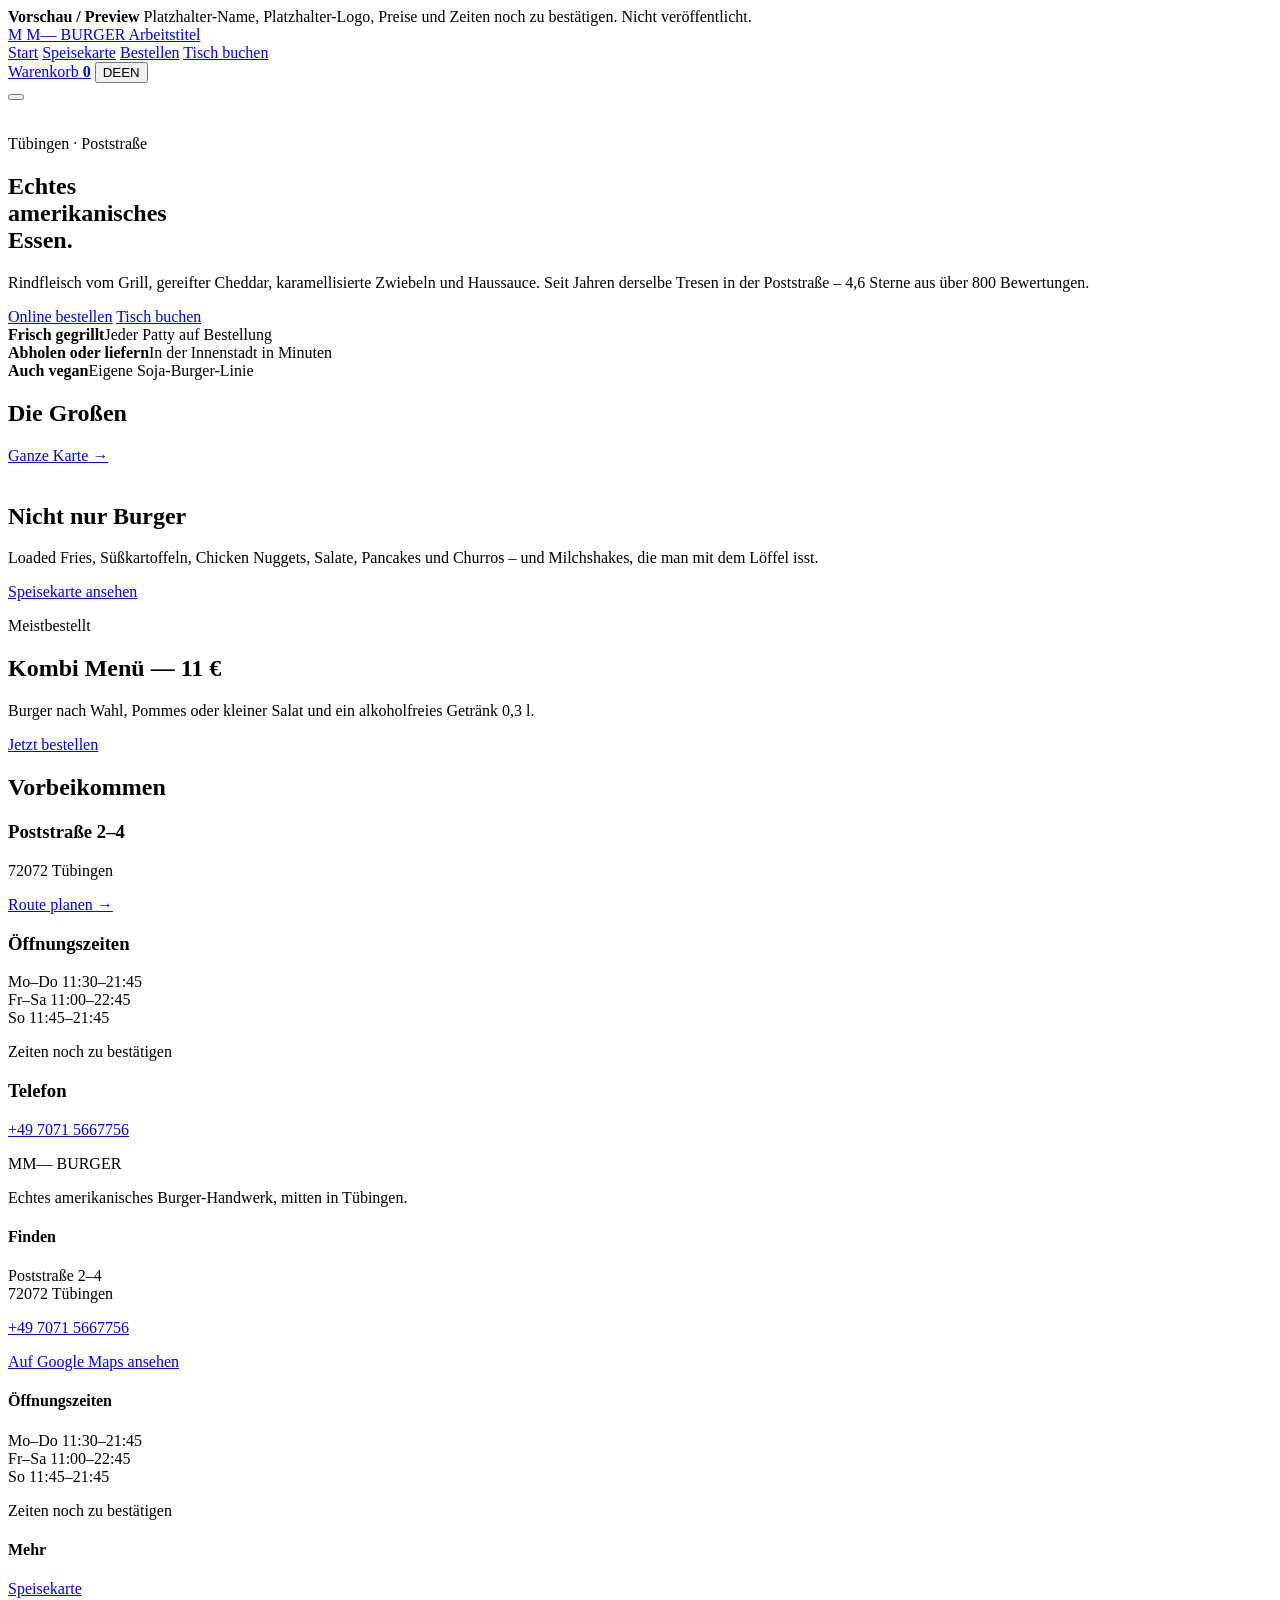
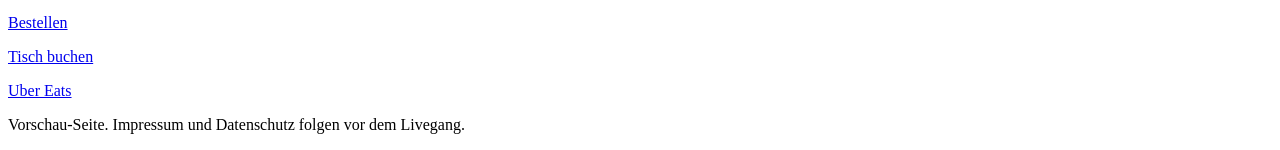
==== index.html @ 229f9060 "Create index.html" ====
<!doctype html>
<html lang="de">
<head>
<meta charset="utf-8">
<meta name="viewport" content="width=device-width, initial-scale=1">
<title>M— Burger — Tübingen</title>
<meta name="description" content="Burger preview site">
<meta name="robots" content="noindex">
<link rel="preconnect" href="https://fonts.googleapis.com">
<link rel="preconnect" href="https://fonts.gstatic.com" crossorigin>
<link href="https://fonts.googleapis.com/css2?family=Baloo+2:wght@600;700;800&family=Fredoka:wght@500;600;700&family=Inter:wght@400;500;600&display=swap" rel="stylesheet">
<link rel="stylesheet" href="styles.css?v=1">
</head>
<body>
<div class="preview-ribbon">
  <strong>Vorschau / Preview</strong> <span class="i18n" data-de="Platzhalter-Name, Platzhalter-Logo, Preise und Zeiten noch zu best&auml;tigen. Nicht ver&ouml;ffentlicht." data-en="Placeholder name, placeholder logo, prices and hours still to confirm. Not published.">Platzhalter-Name, Platzhalter-Logo, Preise und Zeiten noch zu best&auml;tigen. Nicht ver&ouml;ffentlicht.</span>
</div>
<header class="site-header">
  <a class="brand" href="index.html">
    <span class="brand-mark">M</span>
    <span class="brand-word">M&mdash; BURGER</span>
    <span class="brand-flag"><span class="i18n" data-de="Arbeitstitel" data-en="working title">Arbeitstitel</span></span>
  </a>
  <nav class="nav">
    <a href="index.html"><span class="i18n" data-de="Start" data-en="Home">Start</span></a>
    <a href="speisekarte.html"><span class="i18n" data-de="Speisekarte" data-en="Menu">Speisekarte</span></a>
    <a href="bestellen.html"><span class="i18n" data-de="Bestellen" data-en="Order">Bestellen</span></a>
    <a href="reservieren.html"><span class="i18n" data-de="Tisch buchen" data-en="Book a table">Tisch buchen</span></a>
  </nav>
  <div class="header-right">
    <a class="cart-link" href="bestellen.html"><span><span class="i18n" data-de="Warenkorb" data-en="Cart">Warenkorb</span></span> <b id="cart-count">0</b></a>
    <button class="lang-toggle" id="lang-toggle" type="button"><span class="on">DE</span><span>EN</span></button>
  </div>
  <button class="burger-btn" id="burger-btn" aria-label="Menu"><span></span><span></span><span></span></button>
</header>

<section class="hero">
  <div class="hero-img"><img src="https://snayana-hub.github.io/burger-preview/burger-hero.jpg" alt=""></div>
  <div class="hero-copy">
    <p class="eyebrow"><span class="i18n" data-de="T&uuml;bingen &middot; Poststra&szlig;e" data-en="T&uuml;bingen &middot; Poststra&szlig;e">T&uuml;bingen &middot; Poststra&szlig;e</span></p>
    <h1><span class="i18n" data-de="Echtes<br>amerikanisches<br>Essen." data-en="Real<br>American<br>food.">Echtes<br>amerikanisches<br>Essen.</span></h1>
    <p class="lede"><span class="i18n" data-de="Rindfleisch vom Grill, gereifter Cheddar, karamellisierte Zwiebeln und Haussauce. Seit Jahren derselbe Tresen in der Poststra&szlig;e &ndash; 4,6 Sterne aus &uuml;ber 800 Bewertungen." data-en="Grilled beef, aged cheddar, caramelised onions and house sauce. Same counter on Poststra&szlig;e for years &ndash; 4.6 stars from over 800 ratings.">Rindfleisch vom Grill, gereifter Cheddar, karamellisierte Zwiebeln und Haussauce. Seit Jahren derselbe Tresen in der Poststra&szlig;e &ndash; 4,6 Sterne aus &uuml;ber 800 Bewertungen.</span></p>
    <div class="cta-row">
      <a class="btn btn-primary" href="bestellen.html"><span class="i18n" data-de="Online bestellen" data-en="Order online">Online bestellen</span></a>
      <a class="btn btn-ghost" href="reservieren.html"><span class="i18n" data-de="Tisch buchen" data-en="Book a table">Tisch buchen</span></a>
    </div>
  </div>
</section>

<section class="strip">
  <div class="strip-item"><b><span class="i18n" data-de="Frisch gegrillt" data-en="Grilled to order">Frisch gegrillt</span></b><span><span class="i18n" data-de="Jeder Patty auf Bestellung" data-en="Every patty made when you order">Jeder Patty auf Bestellung</span></span></div>
  <div class="strip-item"><b><span class="i18n" data-de="Abholen oder liefern" data-en="Pick up or delivery">Abholen oder liefern</span></b><span><span class="i18n" data-de="In der Innenstadt in Minuten" data-en="Minutes across the Innenstadt">In der Innenstadt in Minuten</span></span></div>
  <div class="strip-item"><b><span class="i18n" data-de="Auch vegan" data-en="Vegan too">Auch vegan</span></b><span><span class="i18n" data-de="Eigene Soja-Burger-Linie" data-en="Our own soy patty line">Eigene Soja-Burger-Linie</span></span></div>
</section>

<section class="section">
  <div class="section-head">
    <h2><span class="i18n" data-de="Die Gro&szlig;en" data-en="The big ones">Die Gro&szlig;en</span></h2>
    <a class="link-more" href="speisekarte.html"><span class="i18n" data-de="Ganze Karte" data-en="Full menu">Ganze Karte</span> &rarr;</a>
  </div>
  <div class="cards" id="featured"></div>
</section>

<section class="section split">
  <div class="split-img"><img src="https://snayana-hub.github.io/burger-preview/loaded-fries.jpg" alt=""></div>
  <div class="split-copy">
    <h2><span class="i18n" data-de="Nicht nur Burger" data-en="More than burgers">Nicht nur Burger</span></h2>
    <p><span class="i18n" data-de="Loaded Fries, S&uuml;&szlig;kartoffeln, Chicken Nuggets, Salate, Pancakes und Churros &ndash; und Milchshakes, die man mit dem L&ouml;ffel isst." data-en="Loaded fries, sweet potato fries, chicken nuggets, salads, pancakes and churros &ndash; plus milkshakes you eat with a spoon.">Loaded Fries, S&uuml;&szlig;kartoffeln, Chicken Nuggets, Salate, Pancakes und Churros &ndash; und Milchshakes, die man mit dem L&ouml;ffel isst.</span></p>
    <a class="btn btn-ghost" href="speisekarte.html"><span class="i18n" data-de="Speisekarte ansehen" data-en="See the menu">Speisekarte ansehen</span></a>
  </div>
</section>

<section class="section combo">
  <div class="combo-inner">
    <p class="eyebrow"><span class="i18n" data-de="Meistbestellt" data-en="Most ordered">Meistbestellt</span></p>
    <h2><span class="i18n" data-de="Kombi Men&uuml; &mdash; 11 &euro;" data-en="Combo menu &mdash; &euro;11">Kombi Men&uuml; &mdash; 11 &euro;</span></h2>
    <p><span class="i18n" data-de="Burger nach Wahl, Pommes oder kleiner Salat und ein alkoholfreies Getr&auml;nk 0,3 l." data-en="Burger of your choice, fries or a small salad, and a soft drink 0.3 l.">Burger nach Wahl, Pommes oder kleiner Salat und ein alkoholfreies Getr&auml;nk 0,3 l.</span></p>
    <a class="btn btn-primary" href="bestellen.html"><span class="i18n" data-de="Jetzt bestellen" data-en="Order now">Jetzt bestellen</span></a>
  </div>
</section>

<section class="section">
  <div class="section-head"><h2><span class="i18n" data-de="Vorbeikommen" data-en="Come by">Vorbeikommen</span></h2></div>
  <div class="visit">
    <div>
      <h3>Poststra&szlig;e 2&ndash;4</h3>
      <p>72072 T&uuml;bingen</p>
      <p><a class="link-more" href="https://maps.app.goo.gl/429EHbxmLvwS3gST7" target="_blank" rel="noopener"><span class="i18n" data-de="Route planen" data-en="Get directions">Route planen</span> &rarr;</a></p>
    </div>
    <div>
      <h3><span class="i18n" data-de="&Ouml;ffnungszeiten" data-en="Opening hours">&Ouml;ffnungszeiten</span></h3>
      <p><span class="i18n" data-de="Mo&ndash;Do 11:30&ndash;21:45" data-en="Mon&ndash;Thu 11:30&ndash;21:45">Mo&ndash;Do 11:30&ndash;21:45</span><br><span class="i18n" data-de="Fr&ndash;Sa 11:00&ndash;22:45" data-en="Fri&ndash;Sat 11:00&ndash;22:45">Fr&ndash;Sa 11:00&ndash;22:45</span><br><span class="i18n" data-de="So 11:45&ndash;21:45" data-en="Sun 11:45&ndash;21:45">So 11:45&ndash;21:45</span></p>
      <p class="tbc"><span class="i18n" data-de="Zeiten noch zu best&auml;tigen" data-en="hours to be confirmed">Zeiten noch zu best&auml;tigen</span></p>
    </div>
    <div>
      <h3><span class="i18n" data-de="Telefon" data-en="Phone">Telefon</span></h3>
      <p><a href="tel:+4970715667756">+49 7071 5667756</a></p>
    </div>
  </div>
</section>

<footer class="site-footer">
  <div class="foot-grid">
    <div>
      <div class="brand foot-brand"><span class="brand-mark">M</span><span class="brand-word">M&mdash; BURGER</span></div>
      <p class="muted"><span class="i18n" data-de="Echtes amerikanisches Burger-Handwerk, mitten in T&uuml;bingen." data-en="Real American burgers, in the middle of T&uuml;bingen.">Echtes amerikanisches Burger-Handwerk, mitten in T&uuml;bingen.</span></p>
    </div>
    <div>
      <h4><span class="i18n" data-de="Finden" data-en="Find us">Finden</span></h4>
      <p>Poststra&szlig;e 2&ndash;4<br>72072 T&uuml;bingen</p>
      <p><a href="tel:+4970715667756">+49 7071 5667756</a></p>
      <p><a href="https://maps.app.goo.gl/429EHbxmLvwS3gST7" target="_blank" rel="noopener"><span class="i18n" data-de="Auf Google Maps ansehen" data-en="View on Google Maps">Auf Google Maps ansehen</span></a></p>
    </div>
    <div>
      <h4><span class="i18n" data-de="&Ouml;ffnungszeiten" data-en="Opening hours">&Ouml;ffnungszeiten</span></h4>
      <p class="hours-list">
        <span class="i18n" data-de="Mo&ndash;Do 11:30&ndash;21:45" data-en="Mon&ndash;Thu 11:30&ndash;21:45">Mo&ndash;Do 11:30&ndash;21:45</span><br><span class="i18n" data-de="Fr&ndash;Sa 11:00&ndash;22:45" data-en="Fri&ndash;Sat 11:00&ndash;22:45">Fr&ndash;Sa 11:00&ndash;22:45</span><br><span class="i18n" data-de="So 11:45&ndash;21:45" data-en="Sun 11:45&ndash;21:45">So 11:45&ndash;21:45</span>
      </p>
      <p class="tbc"><span class="i18n" data-de="Zeiten noch zu best&auml;tigen" data-en="hours to be confirmed">Zeiten noch zu best&auml;tigen</span></p>
    </div>
    <div>
      <h4><span class="i18n" data-de="Mehr" data-en="More">Mehr</span></h4>
      <p><a href="speisekarte.html"><span class="i18n" data-de="Speisekarte" data-en="Menu">Speisekarte</span></a></p>
      <p><a href="bestellen.html"><span class="i18n" data-de="Bestellen" data-en="Order">Bestellen</span></a></p>
      <p><a href="reservieren.html"><span class="i18n" data-de="Tisch buchen" data-en="Book a table">Tisch buchen</span></a></p>
      <p><a href="https://www.ubereats.com/de-en/store/m%26b-burger/qNDt5AvSWz-Jo8SoWG2_nw" target="_blank" rel="noopener">Uber Eats</a></p>
    </div>
  </div>
  <div class="foot-rule"></div>
  <p class="foot-legal"><span class="i18n" data-de="Vorschau-Seite. Impressum und Datenschutz folgen vor dem Livegang." data-en="Preview site. Imprint and privacy policy to follow before go-live.">Vorschau-Seite. Impressum und Datenschutz folgen vor dem Livegang.</span></p>
</footer>
<script src="menu.js?v=1"></script>
<script src="app.js?v=1"></script>
</body>
</html>
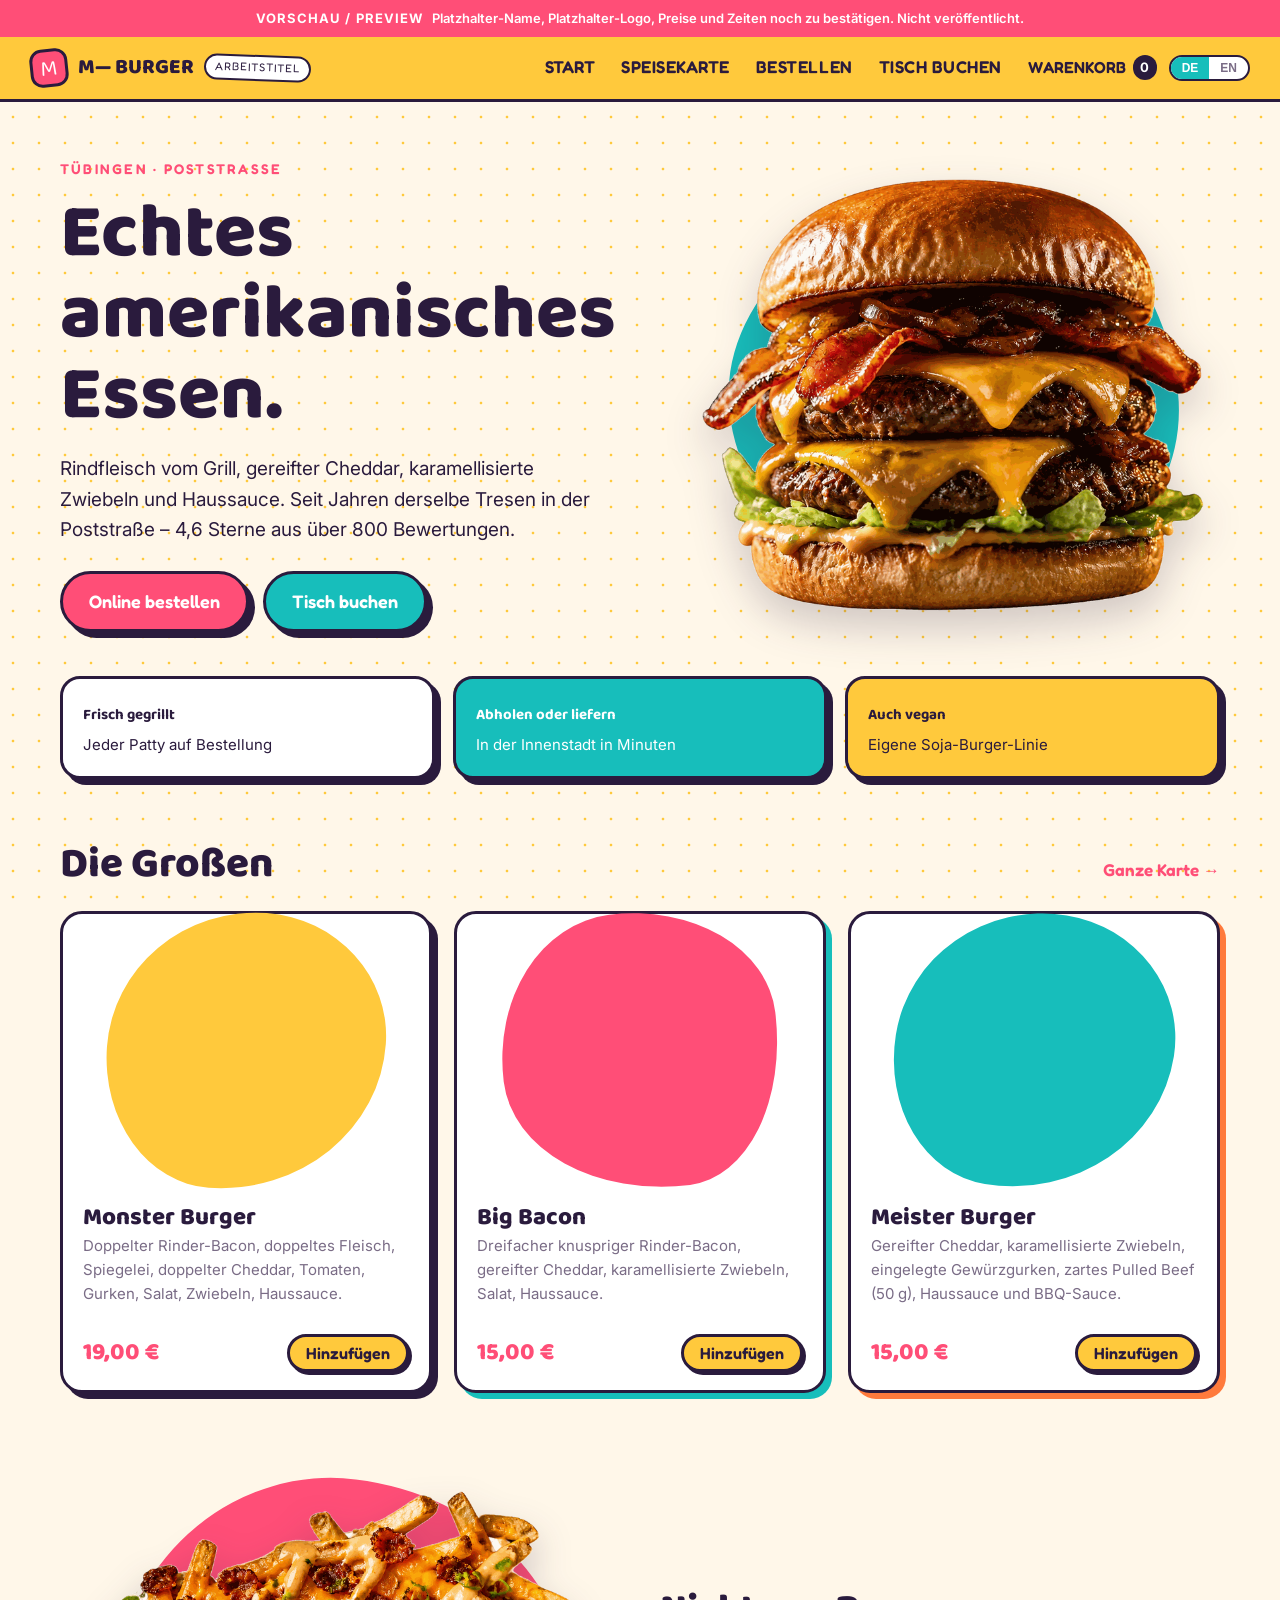
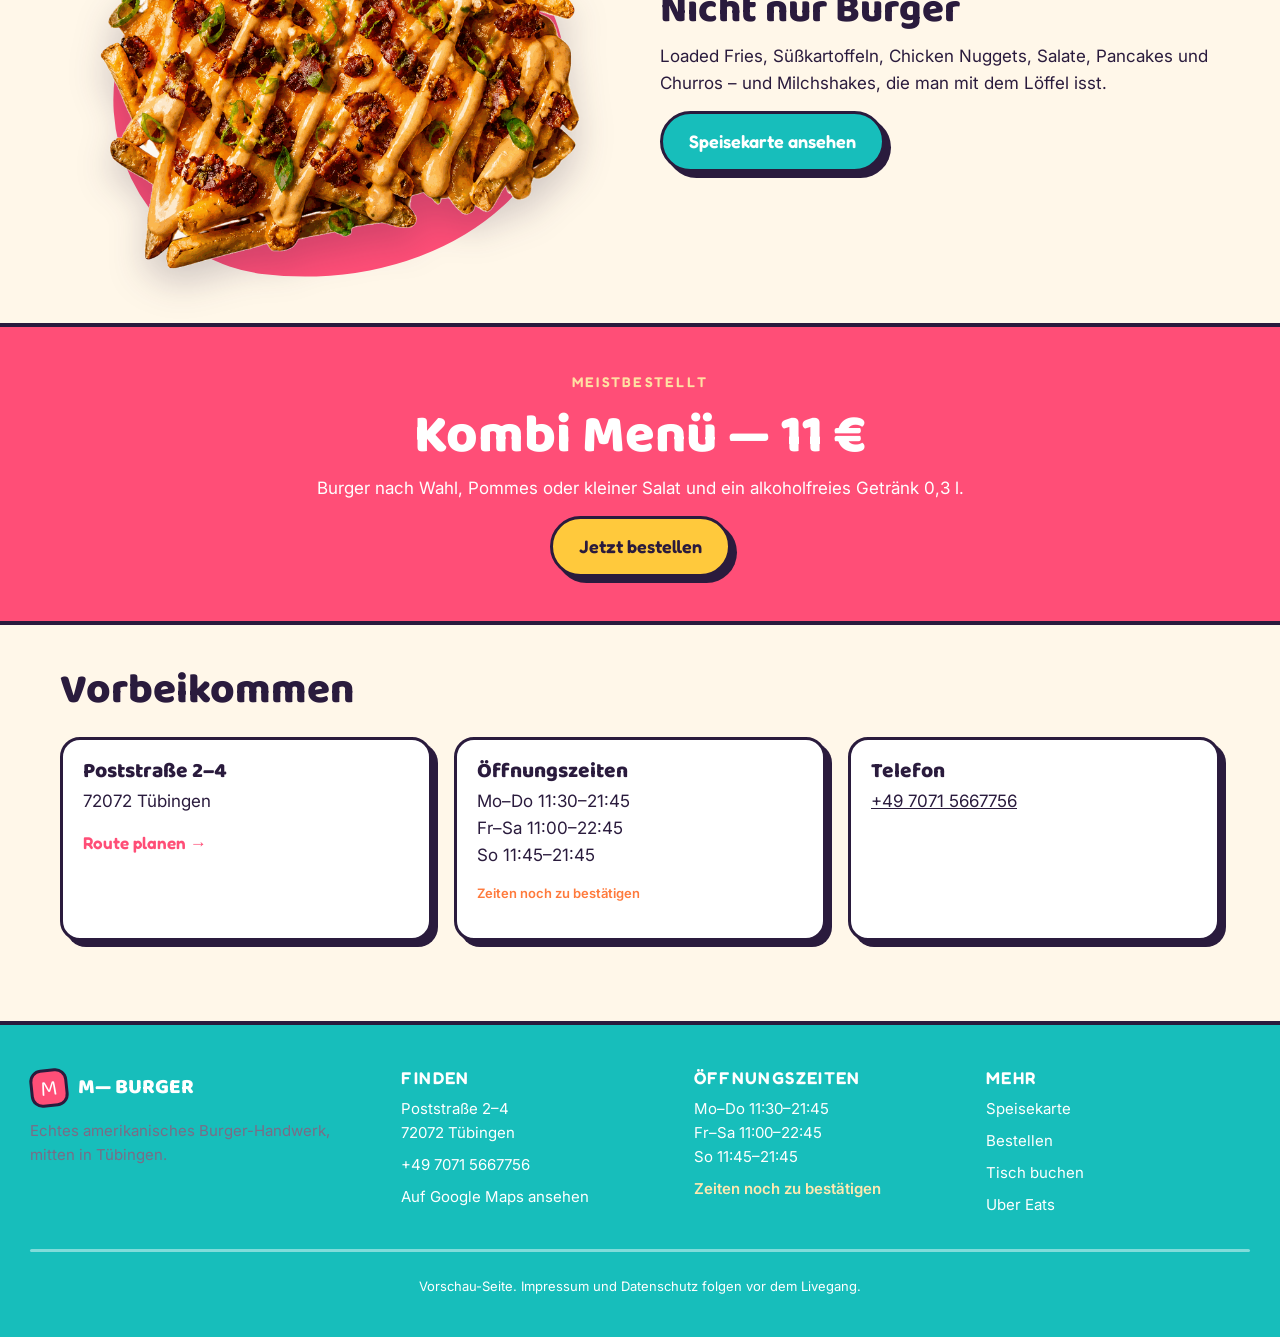
==== commit fb4bea6c: "Update index.html" ====
--- a/index.html
+++ b/index.html
@@ -9,7 +9,7 @@
 <link rel="preconnect" href="https://fonts.googleapis.com">
 <link rel="preconnect" href="https://fonts.gstatic.com" crossorigin>
 <link href="https://fonts.googleapis.com/css2?family=Baloo+2:wght@600;700;800&family=Fredoka:wght@500;600;700&family=Inter:wght@400;500;600&display=swap" rel="stylesheet">
-<link rel="stylesheet" href="styles.css?v=1">
+<link rel="stylesheet" href="styles.css?v=2">
 </head>
 <body>
 <div class="preview-ribbon">
@@ -35,7 +35,7 @@
 </header>
 
 <section class="hero">
-  <div class="hero-img"><img src="https://snayana-hub.github.io/burger-preview/burger-hero.jpg" alt=""></div>
+  <div class="hero-img"><img src="1-hero.png" alt=""></div>
   <div class="hero-copy">
     <p class="eyebrow"><span class="i18n" data-de="T&uuml;bingen &middot; Poststra&szlig;e" data-en="T&uuml;bingen &middot; Poststra&szlig;e">T&uuml;bingen &middot; Poststra&szlig;e</span></p>
     <h1><span class="i18n" data-de="Echtes<br>amerikanisches<br>Essen." data-en="Real<br>American<br>food.">Echtes<br>amerikanisches<br>Essen.</span></h1>
@@ -62,7 +62,7 @@
 </section>
 
 <section class="section split">
-  <div class="split-img"><img src="https://snayana-hub.github.io/burger-preview/loaded-fries.jpg" alt=""></div>
+  <div class="split-img"><img src="4-loaded-fries.png" alt=""></div>
   <div class="split-copy">
     <h2><span class="i18n" data-de="Nicht nur Burger" data-en="More than burgers">Nicht nur Burger</span></h2>
     <p><span class="i18n" data-de="Loaded Fries, S&uuml;&szlig;kartoffeln, Chicken Nuggets, Salate, Pancakes und Churros &ndash; und Milchshakes, die man mit dem L&ouml;ffel isst." data-en="Loaded fries, sweet potato fries, chicken nuggets, salads, pancakes and churros &ndash; plus milkshakes you eat with a spoon.">Loaded Fries, S&uuml;&szlig;kartoffeln, Chicken Nuggets, Salate, Pancakes und Churros &ndash; und Milchshakes, die man mit dem L&ouml;ffel isst.</span></p>
@@ -129,7 +129,7 @@
   <div class="foot-rule"></div>
   <p class="foot-legal"><span class="i18n" data-de="Vorschau-Seite. Impressum und Datenschutz folgen vor dem Livegang." data-en="Preview site. Imprint and privacy policy to follow before go-live.">Vorschau-Seite. Impressum und Datenschutz folgen vor dem Livegang.</span></p>
 </footer>
-<script src="menu.js?v=1"></script>
-<script src="app.js?v=1"></script>
+<script src="menu.js?v=2"></script>
+<script src="app.js?v=2"></script>
 </body>
 </html>
--- a/styles.css
+++ b/styles.css
@@ -0,0 +1,184 @@
+:root{
+  --cream:#FFF7E9; --ink:#2A1B3D; --pink:#FF4E77; --yellow:#FFC93C;
+  --teal:#17BEBB; --orange:#FF7A3C; --muted:#7A6C86; --line:#2A1B3D;
+  --shadow:6px 6px 0 var(--ink);
+}
+*{box-sizing:border-box}
+html,body{margin:0;padding:0;overflow-x:hidden}
+body{background:var(--cream);color:var(--ink);font-family:Inter,system-ui,sans-serif;font-size:17px;line-height:1.6;
+  background-image:radial-gradient(var(--yellow) 1.5px, transparent 1.6px);background-size:26px 26px;background-attachment:fixed}
+img{max-width:100%;display:block}
+a{color:inherit}
+h1,h2,h3,h4{font-family:"Baloo 2","Fredoka",system-ui,sans-serif;font-weight:800;line-height:1.05;margin:0}
+p{margin:0 0 14px}
+.muted{color:var(--muted)}
+.hidden{display:none}
+
+.preview-ribbon{background:var(--pink);color:#fff;font-size:13px;text-align:center;padding:8px 16px;font-weight:600}
+.preview-ribbon strong{text-transform:uppercase;letter-spacing:.08em;margin-right:6px}
+
+.site-header{position:sticky;top:0;z-index:40;display:flex;align-items:center;gap:24px;padding:12px 30px;
+  background:var(--yellow);border-bottom:3px solid var(--ink)}
+.brand{display:flex;align-items:center;gap:10px;text-decoration:none}
+.brand-mark{display:grid;place-items:center;width:38px;height:38px;background:var(--pink);color:#fff;
+  font-family:"Baloo 2",sans-serif;font-size:22px;border:3px solid var(--ink);border-radius:12px;transform:rotate(-6deg)}
+.brand-word{font-family:"Baloo 2",sans-serif;font-weight:800;font-size:21px}
+.brand-flag{font-family:Fredoka,sans-serif;font-size:11px;text-transform:uppercase;letter-spacing:.1em;color:var(--ink);
+  background:#fff;border:2px solid var(--ink);border-radius:99px;padding:2px 9px;transform:rotate(2deg)}
+.nav{display:flex;gap:22px;margin-left:auto;font-family:Fredoka,sans-serif;font-weight:600;font-size:17px;text-transform:uppercase;letter-spacing:.03em}
+.nav a{text-decoration:none;padding:4px 2px;border-bottom:3px solid transparent}
+.nav a:hover{border-color:var(--pink)}
+.header-right{display:flex;align-items:center;gap:12px}
+.cart-link{display:flex;gap:7px;align-items:center;text-decoration:none;font-family:Fredoka,sans-serif;font-weight:600;text-transform:uppercase;font-size:16px}
+.cart-link b{background:var(--ink);color:#fff;border-radius:99px;min-width:24px;text-align:center;font-size:13px;padding:2px 7px;font-family:Inter,sans-serif}
+.lang-toggle{display:flex;border:2px solid var(--ink);border-radius:99px;overflow:hidden;background:#fff;cursor:pointer;padding:0}
+.lang-toggle span{padding:4px 11px;font-size:12px;font-weight:700;color:var(--muted)}
+.lang-toggle span.on{background:var(--teal);color:#fff}
+.burger-btn{display:none}
+
+.hero{display:grid;grid-template-columns:1.05fr .95fr;gap:36px;align-items:center;padding:56px 30px 44px;max-width:1220px;margin:0 auto}
+.hero-copy{order:-1}
+.hero-img{position:relative;display:grid;place-items:center;padding:10px 0}
+.hero-img::before{content:"";position:absolute;z-index:0;width:84%;aspect-ratio:1/.92;background:var(--teal);
+  border-radius:58% 42% 46% 54%/48% 55% 45% 52%;transform:rotate(-6deg)}
+.hero-img img{position:relative;z-index:1;width:94%;max-width:540px;border:0;border-radius:0;box-shadow:none;
+  filter:drop-shadow(0 18px 20px rgba(42,27,61,.22))}
+.eyebrow{font-family:Fredoka,sans-serif;font-weight:600;text-transform:uppercase;letter-spacing:.16em;font-size:14px;color:var(--pink);margin-bottom:14px}
+h1{font-size:clamp(42px,6vw,78px)}
+.lede{font-size:19px;max-width:46ch;margin-top:18px}
+.cta-row{display:flex;gap:14px;flex-wrap:wrap;margin-top:26px}
+.btn{display:inline-block;padding:13px 26px;border-radius:99px;text-decoration:none;font-family:Fredoka,sans-serif;font-weight:600;
+  font-size:18px;border:3px solid var(--ink);cursor:pointer;box-shadow:var(--shadow);transition:transform .12s,box-shadow .12s}
+.btn:hover{transform:translate(2px,2px);box-shadow:3px 3px 0 var(--ink)}
+.btn-primary{background:var(--pink);color:#fff}
+.btn-ghost{background:var(--teal);color:#fff}
+.btn.wide{width:100%;text-align:center;margin-top:8px}
+
+.strip{display:grid;grid-template-columns:repeat(3,1fr);gap:18px;max-width:1220px;margin:0 auto;padding:0 30px 20px}
+.strip-item{background:#fff;border:3px solid var(--ink);border-radius:20px;padding:18px 20px;box-shadow:var(--shadow)}
+.strip-item:nth-child(2){background:var(--teal);color:#fff}
+.strip-item:nth-child(3){background:var(--yellow)}
+.strip-item b{display:block;font-family:"Baloo 2",sans-serif;font-size:21px}
+.strip-item span{font-size:15px}
+
+.section{padding:44px 30px;max-width:1220px;margin:0 auto}
+.section-head{display:flex;align-items:baseline;justify-content:space-between;gap:20px;margin-bottom:24px}
+.section-head h2{font-size:clamp(28px,3.6vw,42px)}
+.link-more{color:var(--pink);text-decoration:none;font-family:Fredoka,sans-serif;font-weight:600;font-size:17px}
+
+.cards{display:grid;grid-template-columns:repeat(3,1fr);gap:22px}
+.card{background:#fff;border:3px solid var(--ink);border-radius:22px;overflow:visible;display:flex;flex-direction:column;box-shadow:var(--shadow)}
+.card:nth-child(2){box-shadow:6px 6px 0 var(--teal)}
+.card:nth-child(3){box-shadow:6px 6px 0 var(--orange)}
+.card-img{aspect-ratio:4/3;position:relative;display:grid;place-items:center;overflow:visible;border-bottom:0}
+.card-img::before{content:"";position:absolute;z-index:0;width:76%;aspect-ratio:1;background:var(--yellow);
+  border-radius:54% 46% 60% 40%/52% 44% 56% 48%;transform:rotate(4deg)}
+.card:nth-child(2) .card-img::before{background:var(--pink);transform:rotate(-7deg);border-radius:45% 55% 38% 62%/55% 42% 58% 45%}
+.card:nth-child(3) .card-img::before{background:var(--teal);transform:rotate(9deg)}
+.card-img img{position:relative;z-index:1;width:92%;max-height:124%;object-fit:contain;margin-top:-9%;
+  filter:drop-shadow(0 12px 14px rgba(42,27,61,.22));transition:transform .35s}
+.card:hover .card-img img{transform:scale(1.06) rotate(-2deg)}
+.card h3{font-size:24px;padding:16px 20px 4px}
+.card p{padding:0 20px;color:var(--muted);font-size:15px;flex:1}
+.card-foot{display:flex;align-items:center;justify-content:space-between;padding:14px 20px 18px}
+.price{font-family:"Baloo 2",sans-serif;font-weight:800;font-size:24px;color:var(--pink)}
+.add-btn{background:var(--yellow);border:3px solid var(--ink);color:var(--ink);border-radius:99px;padding:6px 16px;cursor:pointer;
+  font-family:Fredoka,sans-serif;font-weight:600;font-size:16px;box-shadow:3px 3px 0 var(--ink)}
+.add-btn:hover,.add-btn.pop{background:var(--pink);color:#fff}
+
+.split{display:grid;grid-template-columns:1fr 1fr;gap:40px;align-items:center}
+.split-img{position:relative;display:grid;place-items:center;padding:10px 0}
+.split-img::before{content:"";position:absolute;z-index:0;width:80%;aspect-ratio:1/.9;background:var(--pink);
+  border-radius:48% 52% 62% 38%/56% 46% 54% 44%;transform:rotate(7deg)}
+.split-img img{position:relative;z-index:1;width:92%;max-width:480px;border:0;border-radius:0;box-shadow:none;
+  filter:drop-shadow(0 16px 18px rgba(42,27,61,.22))}
+.split-copy h2{font-size:clamp(28px,3.4vw,40px);margin-bottom:12px}
+
+.combo{max-width:none;background:var(--pink);color:#fff;text-align:center;border-top:4px solid var(--ink);border-bottom:4px solid var(--ink)}
+.combo-inner{max-width:660px;margin:0 auto}
+.combo h2{font-size:clamp(32px,4.4vw,54px);margin-bottom:10px}
+.combo .eyebrow{color:#FFE0A3}
+.combo .btn-primary{background:var(--yellow);color:var(--ink)}
+
+.visit{display:grid;grid-template-columns:repeat(3,1fr);gap:22px}
+.visit>div{background:#fff;border:3px solid var(--ink);border-radius:20px;padding:20px;box-shadow:var(--shadow)}
+.visit h3{font-size:21px;margin-bottom:6px}
+.tbc{font-size:13px;color:var(--orange);font-weight:600}
+
+.page-head{padding:44px 30px 0;max-width:1220px;margin:0 auto}
+.menu-cat{margin-bottom:44px}
+.cat-desc{color:var(--muted);margin-top:-10px;margin-bottom:18px}
+.items{display:grid;grid-template-columns:repeat(2,1fr);gap:18px}
+.item{background:#fff;border:3px solid var(--ink);border-radius:20px;padding:18px 20px;position:relative;box-shadow:4px 4px 0 var(--ink)}
+.item:nth-child(3n+2){box-shadow:4px 4px 0 var(--teal)}
+.item:nth-child(3n+3){box-shadow:4px 4px 0 var(--yellow)}
+.item-top{display:flex;justify-content:space-between;gap:16px;align-items:baseline}
+.item h3{font-size:20px}
+.item p{color:var(--muted);font-size:15px;margin:6px 0 0;padding-right:74px}
+.item .add-btn{position:absolute;right:18px;bottom:16px}
+.rank{font-family:Inter,sans-serif;font-size:11px;color:#fff;background:var(--teal);border-radius:99px;padding:2px 8px;vertical-align:middle}
+.tbc-price{font-family:Inter,sans-serif;font-size:13px;color:var(--orange);font-weight:600}
+
+.order-grid,.res-grid{display:grid;grid-template-columns:1.5fr .9fr;gap:24px;align-items:start}
+.panel{background:#fff;border:3px solid var(--ink);border-radius:22px;padding:22px;margin-bottom:22px;box-shadow:var(--shadow)}
+.panel h3{font-size:22px;margin-bottom:12px}
+.side{position:sticky;top:100px;background:var(--yellow)}
+.mode-switch{display:flex;gap:10px;margin-bottom:18px}
+.mode-btn{flex:1;padding:12px;background:#fff;border:3px solid var(--ink);border-radius:99px;cursor:pointer;
+  font-family:Fredoka,sans-serif;font-weight:600;font-size:17px;color:var(--ink)}
+.mode-btn.on{background:var(--teal);color:#fff}
+label{display:block;font-family:Fredoka,sans-serif;font-weight:600;font-size:14px;color:var(--muted);margin-bottom:14px}
+input,select,textarea{width:100%;margin-top:6px;background:var(--cream);border:2px solid var(--ink);color:var(--ink);
+  border-radius:12px;padding:11px 12px;font-family:Inter,sans-serif;font-size:16px}
+input:focus,select:focus,textarea:focus{outline:none;border-color:var(--pink)}
+.field-row{display:grid;grid-template-columns:repeat(auto-fit,minmax(150px,1fr));gap:14px}
+.cart-line{display:grid;grid-template-columns:auto 1fr auto;gap:14px;align-items:center;padding:12px 0;border-bottom:2px dotted var(--ink)}
+.qty{display:flex;align-items:center;gap:8px}
+.qty button{width:30px;height:30px;border-radius:99px;background:var(--yellow);border:2px solid var(--ink);cursor:pointer;font-size:15px}
+.qty button:hover{background:var(--pink);color:#fff}
+.cart-total{display:flex;justify-content:space-between;align-items:baseline;padding:16px 0 6px;font-family:"Baloo 2",sans-serif;font-weight:800;font-size:22px}
+.cart-total b{color:var(--pink);font-size:28px}
+
+.modal{position:fixed;inset:0;background:rgba(42,27,61,.6);display:none;place-items:center;z-index:60;padding:24px}
+.modal.open{display:grid}
+.modal-box{background:#fff;border:4px solid var(--ink);border-radius:24px;padding:26px;max-width:430px;box-shadow:var(--shadow)}
+.modal-box h3{font-size:24px;margin-bottom:8px}
+
+.site-footer{background:var(--teal);color:#fff;border-top:4px solid var(--ink);padding:44px 30px 26px;margin-top:36px}
+.foot-grid{display:grid;grid-template-columns:1.3fr 1fr 1fr 1fr;gap:28px;max-width:1220px;margin:0 auto}
+.foot-grid h4{font-family:Fredoka,sans-serif;font-weight:600;font-size:17px;text-transform:uppercase;letter-spacing:.08em;margin-bottom:10px}
+.foot-grid p{font-size:15px;margin-bottom:8px}
+.foot-grid a{text-decoration:none}
+.foot-grid a:hover{color:var(--yellow)}
+.foot-brand{margin-bottom:12px}
+.foot-brand .brand-word{color:#fff}
+.foot-rule{height:3px;background:rgba(255,255,255,.45);border-radius:99px;margin:24px auto;max-width:1220px}
+.foot-legal{text-align:center;font-size:13px}
+.site-footer .tbc{color:#FFE9B0}
+
+@media(max-width:900px){
+  .site-header{padding:10px 16px;gap:10px;flex-wrap:wrap}
+  .burger-btn{display:grid;gap:4px;background:none;border:0;padding:6px;cursor:pointer;order:3}
+  .burger-btn span{display:block;width:22px;height:3px;background:var(--ink);border-radius:2px}
+  .nav{order:5;flex-basis:100%;display:none;flex-direction:column;gap:10px;padding:8px 0 4px}
+  .nav.open{display:flex}
+  .header-right{margin-left:auto}
+  .brand-flag{display:none}
+  h1{font-size:clamp(32px,8.6vw,44px);word-break:break-word}
+  .lede{font-size:17px;max-width:100%}
+  .hero{grid-template-columns:1fr;padding:34px 16px 26px;gap:24px}
+  .strip{grid-template-columns:1fr;padding:0 16px 16px}
+  .section,.page-head{padding-left:16px;padding-right:16px}
+  .section{padding-top:34px;padding-bottom:34px}
+  .cards,.items,.visit,.split,.order-grid,.res-grid,.foot-grid{grid-template-columns:1fr;gap:16px}
+  .cards{gap:26px}
+  .hero-img::before{width:78%}
+  .hero-img img,.split-img img{width:86%}
+  .card-img{aspect-ratio:5/3}
+  .card-img::before{width:62%}
+  .card-img img{width:78%;margin-top:-6%}
+  .side{position:static}
+  .item p{padding-right:0}
+  .item .add-btn{position:static;margin-top:12px}
+  .site-footer{padding:30px 16px 22px}
+}
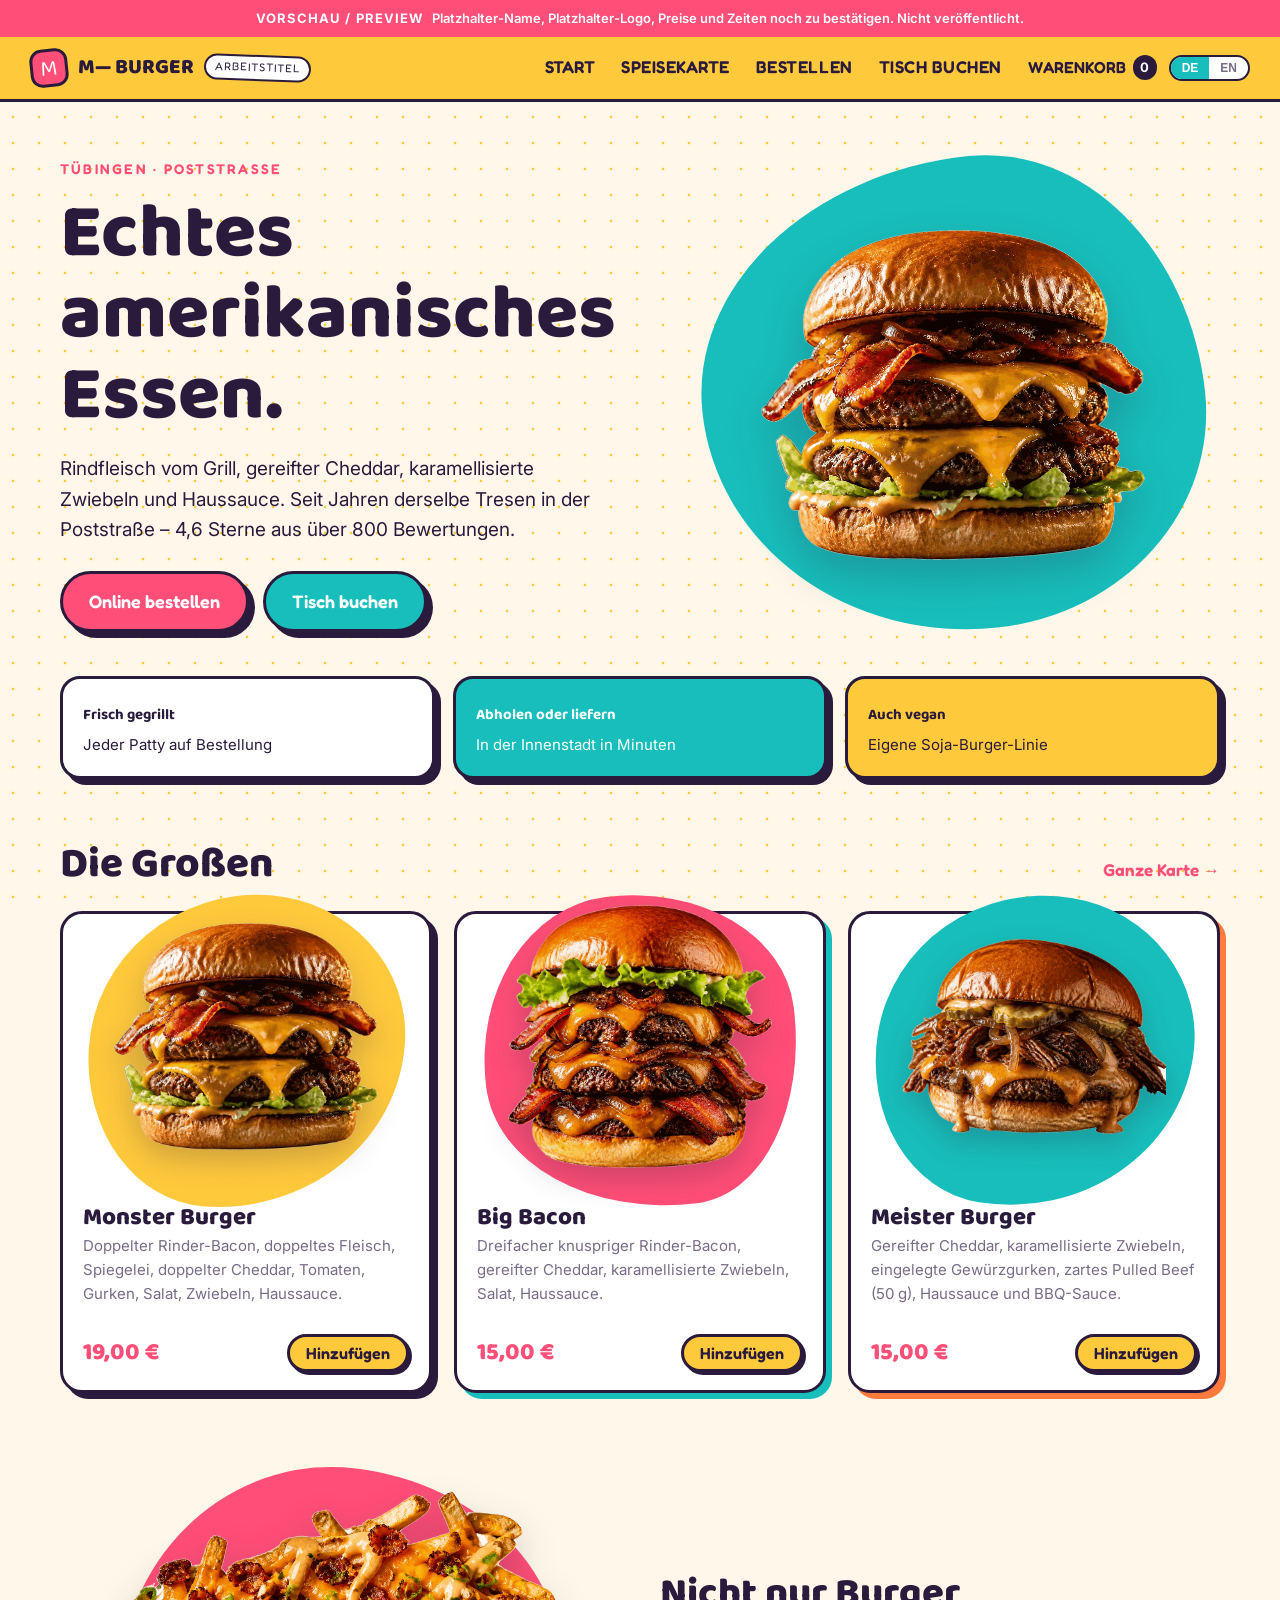
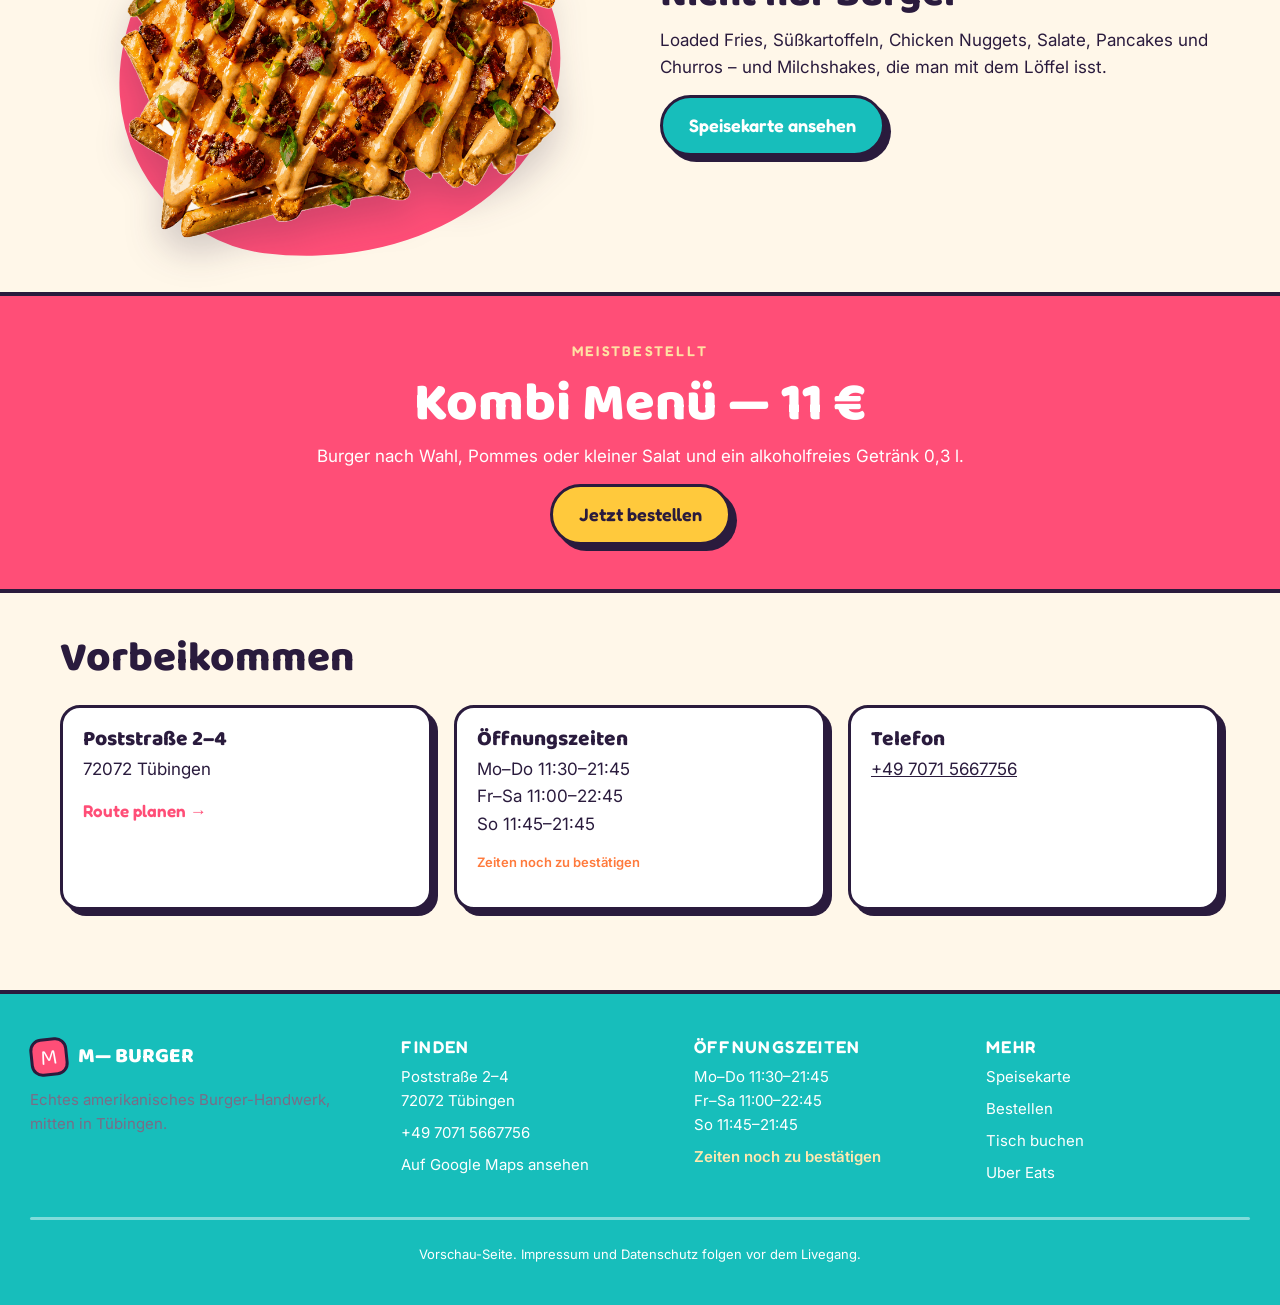
==== commit cbe5b0b4: "Update index.html" ====
--- a/index.html
+++ b/index.html
@@ -9,7 +9,7 @@
 <link rel="preconnect" href="https://fonts.googleapis.com">
 <link rel="preconnect" href="https://fonts.gstatic.com" crossorigin>
 <link href="https://fonts.googleapis.com/css2?family=Baloo+2:wght@600;700;800&family=Fredoka:wght@500;600;700&family=Inter:wght@400;500;600&display=swap" rel="stylesheet">
-<link rel="stylesheet" href="styles.css?v=2">
+<link rel="stylesheet" href="styles.css?v=3">
 </head>
 <body>
 <div class="preview-ribbon">
@@ -129,7 +129,7 @@
   <div class="foot-rule"></div>
   <p class="foot-legal"><span class="i18n" data-de="Vorschau-Seite. Impressum und Datenschutz folgen vor dem Livegang." data-en="Preview site. Imprint and privacy policy to follow before go-live.">Vorschau-Seite. Impressum und Datenschutz folgen vor dem Livegang.</span></p>
 </footer>
-<script src="menu.js?v=2"></script>
-<script src="app.js?v=2"></script>
+<script src="menu.js?v=3"></script>
+<script src="app.js?v=3"></script>
 </body>
 </html>
--- a/styles.css
+++ b/styles.css
@@ -39,9 +39,9 @@
 .hero{display:grid;grid-template-columns:1.05fr .95fr;gap:36px;align-items:center;padding:56px 30px 44px;max-width:1220px;margin:0 auto}
 .hero-copy{order:-1}
 .hero-img{position:relative;display:grid;place-items:center;padding:10px 0}
-.hero-img::before{content:"";position:absolute;z-index:0;width:84%;aspect-ratio:1/.92;background:var(--teal);
+.hero-img::before{content:"";position:absolute;z-index:0;width:94%;aspect-ratio:1/.94;background:var(--teal);
   border-radius:58% 42% 46% 54%/48% 55% 45% 52%;transform:rotate(-6deg)}
-.hero-img img{position:relative;z-index:1;width:94%;max-width:540px;border:0;border-radius:0;box-shadow:none;
+.hero-img img{position:relative;z-index:1;width:72%;max-width:420px;border:0;border-radius:0;box-shadow:none;
   filter:drop-shadow(0 18px 20px rgba(42,27,61,.22))}
 .eyebrow{font-family:Fredoka,sans-serif;font-weight:600;text-transform:uppercase;letter-spacing:.16em;font-size:14px;color:var(--pink);margin-bottom:14px}
 h1{font-size:clamp(42px,6vw,78px)}
@@ -71,11 +71,11 @@
 .card:nth-child(2){box-shadow:6px 6px 0 var(--teal)}
 .card:nth-child(3){box-shadow:6px 6px 0 var(--orange)}
 .card-img{aspect-ratio:4/3;position:relative;display:grid;place-items:center;overflow:visible;border-bottom:0}
-.card-img::before{content:"";position:absolute;z-index:0;width:76%;aspect-ratio:1;background:var(--yellow);
+.card-img::before{content:"";position:absolute;z-index:0;width:86%;aspect-ratio:1;background:var(--yellow);
   border-radius:54% 46% 60% 40%/52% 44% 56% 48%;transform:rotate(4deg)}
 .card:nth-child(2) .card-img::before{background:var(--pink);transform:rotate(-7deg);border-radius:45% 55% 38% 62%/55% 42% 58% 45%}
 .card:nth-child(3) .card-img::before{background:var(--teal);transform:rotate(9deg)}
-.card-img img{position:relative;z-index:1;width:92%;max-height:124%;object-fit:contain;margin-top:-9%;
+.card-img img{position:relative;z-index:1;width:72%;max-height:112%;object-fit:contain;margin-top:-8%;
   filter:drop-shadow(0 12px 14px rgba(42,27,61,.22));transition:transform .35s}
 .card:hover .card-img img{transform:scale(1.06) rotate(-2deg)}
 .card h3{font-size:24px;padding:16px 20px 4px}
@@ -88,9 +88,9 @@
 
 .split{display:grid;grid-template-columns:1fr 1fr;gap:40px;align-items:center}
 .split-img{position:relative;display:grid;place-items:center;padding:10px 0}
-.split-img::before{content:"";position:absolute;z-index:0;width:80%;aspect-ratio:1/.9;background:var(--pink);
+.split-img::before{content:"";position:absolute;z-index:0;width:78%;aspect-ratio:1/.9;background:var(--pink);
   border-radius:48% 52% 62% 38%/56% 46% 54% 44%;transform:rotate(7deg)}
-.split-img img{position:relative;z-index:1;width:92%;max-width:480px;border:0;border-radius:0;box-shadow:none;
+.split-img img{position:relative;z-index:1;width:82%;max-width:440px;border:0;border-radius:0;box-shadow:none;
   filter:drop-shadow(0 16px 18px rgba(42,27,61,.22))}
 .split-copy h2{font-size:clamp(28px,3.4vw,40px);margin-bottom:12px}
 
@@ -172,11 +172,12 @@
   .section{padding-top:34px;padding-bottom:34px}
   .cards,.items,.visit,.split,.order-grid,.res-grid,.foot-grid{grid-template-columns:1fr;gap:16px}
   .cards{gap:26px}
-  .hero-img::before{width:78%}
-  .hero-img img,.split-img img{width:86%}
+  .hero-img::before{width:84%}
+  .hero-img img{width:68%}
+  .split-img img{width:76%}
   .card-img{aspect-ratio:5/3}
   .card-img::before{width:62%}
-  .card-img img{width:78%;margin-top:-6%}
+  .card-img img{width:52%;margin-top:-5%}
   .side{position:static}
   .item p{padding-right:0}
   .item .add-btn{position:static;margin-top:12px}
